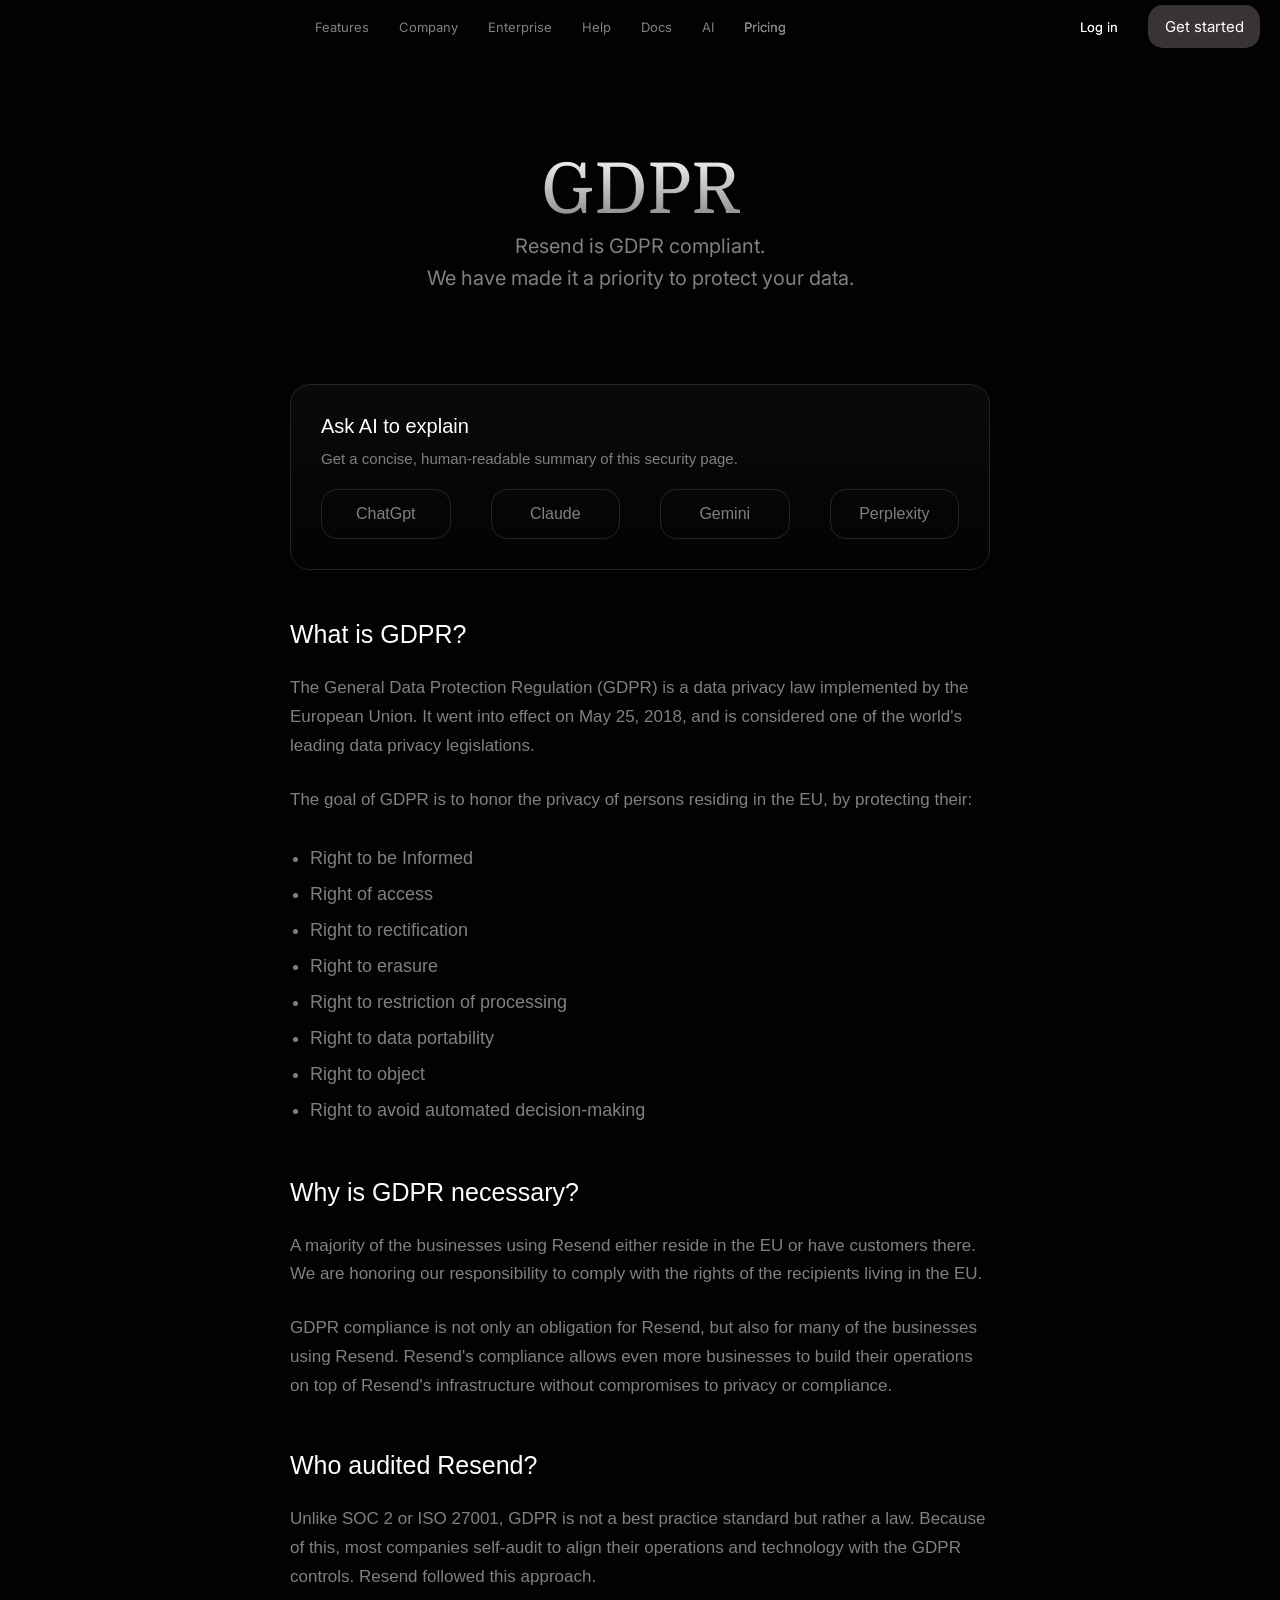
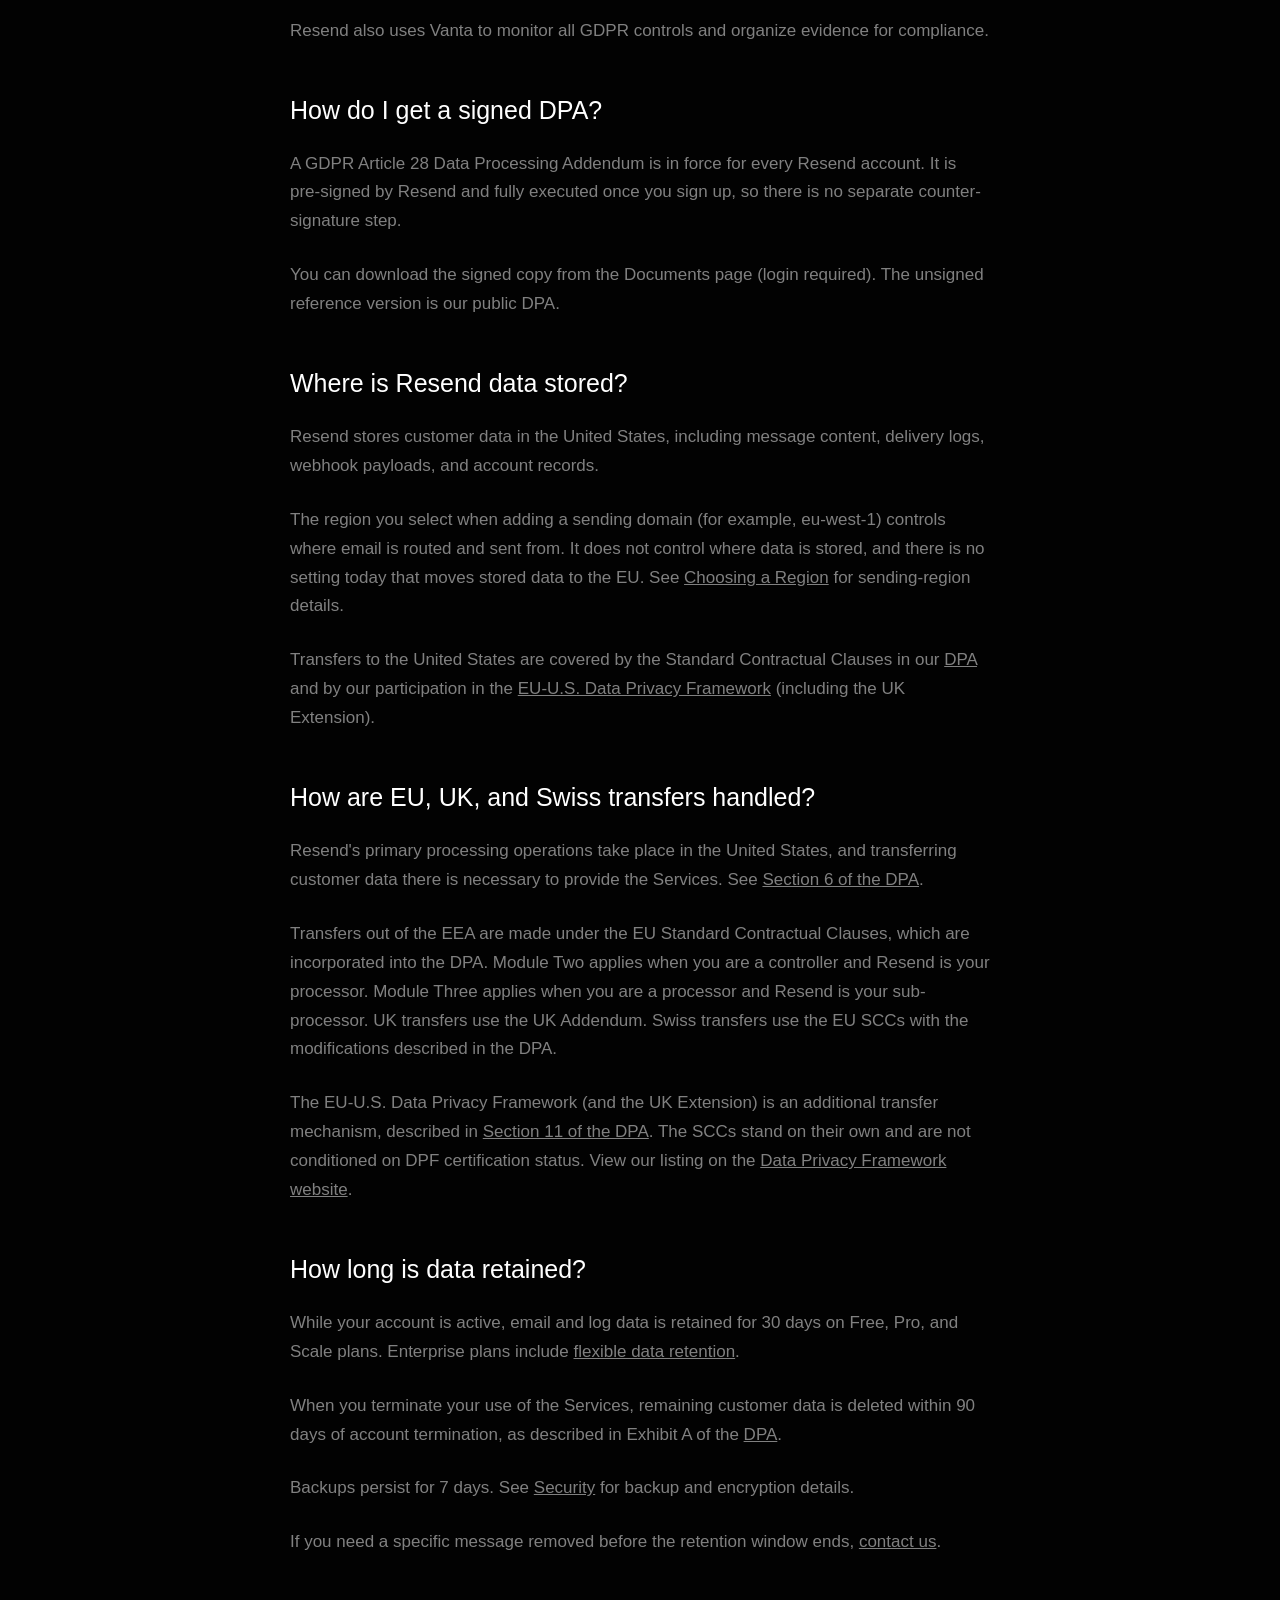
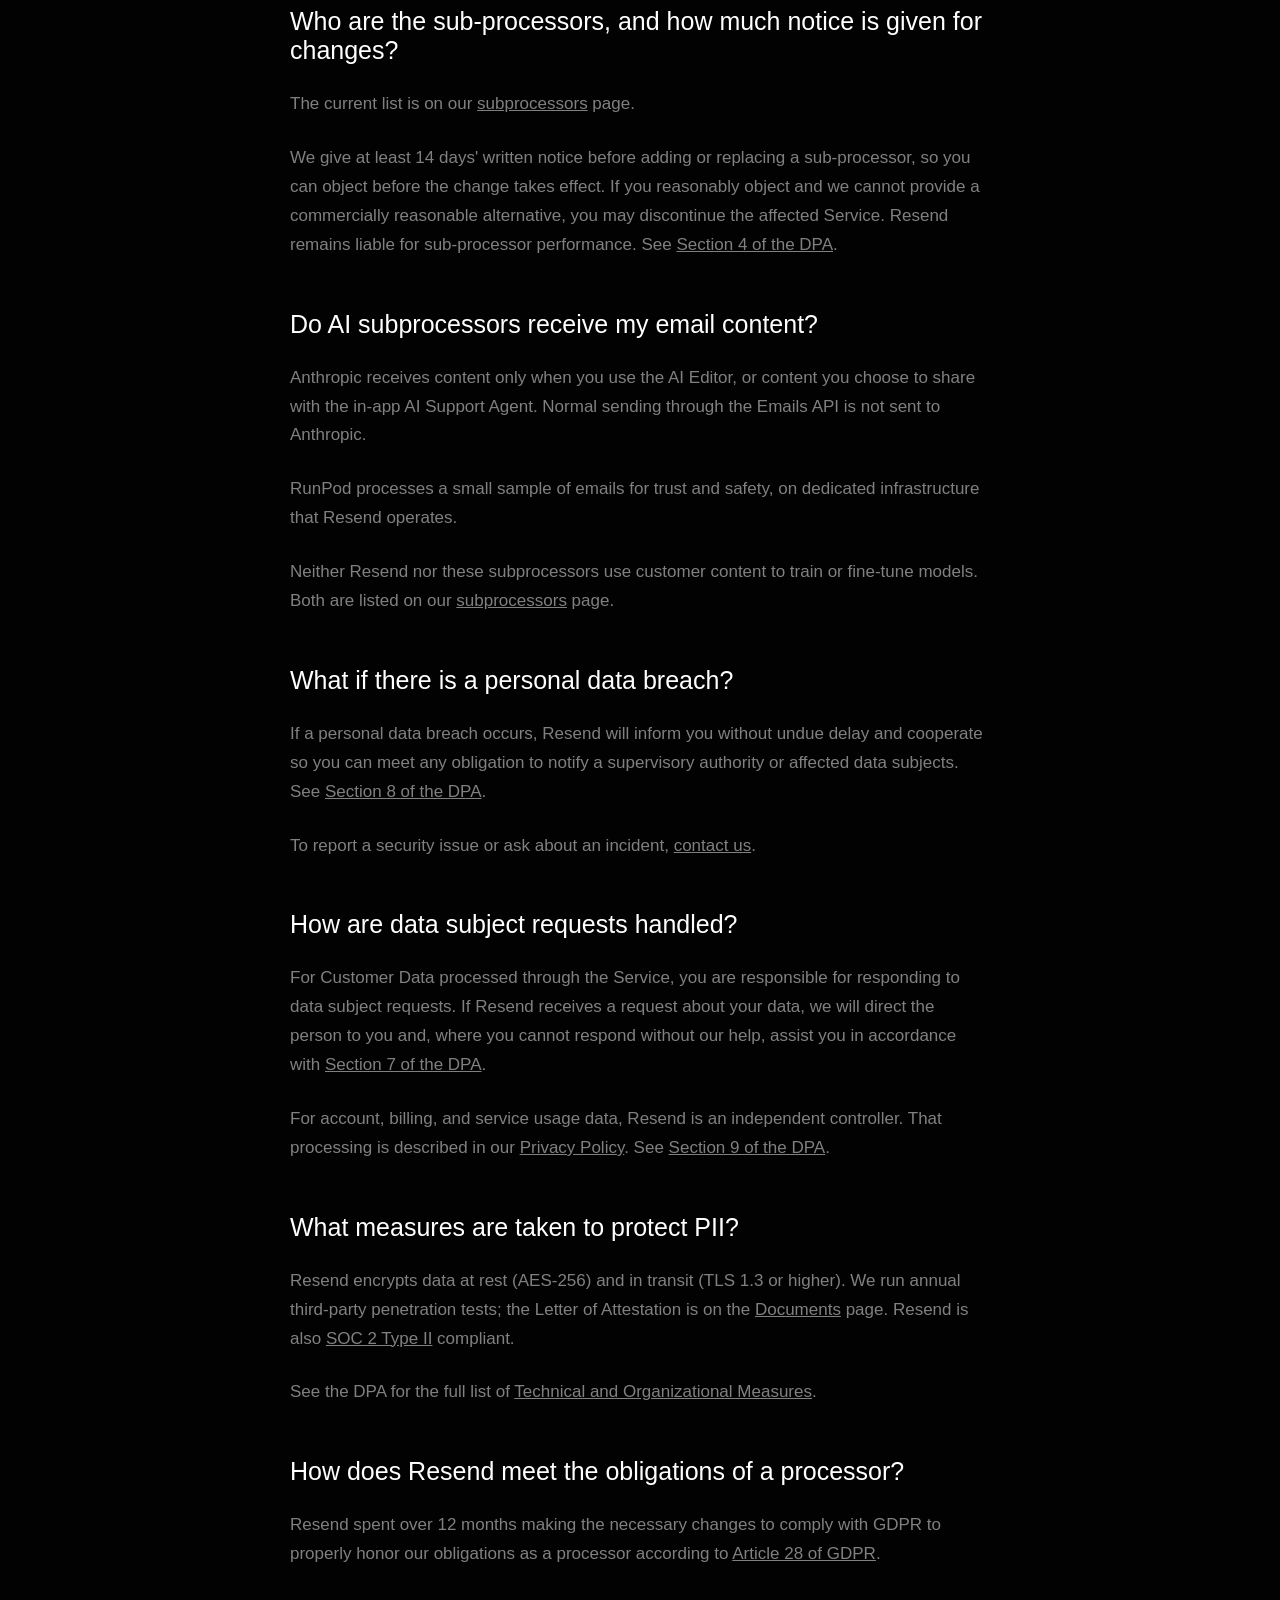
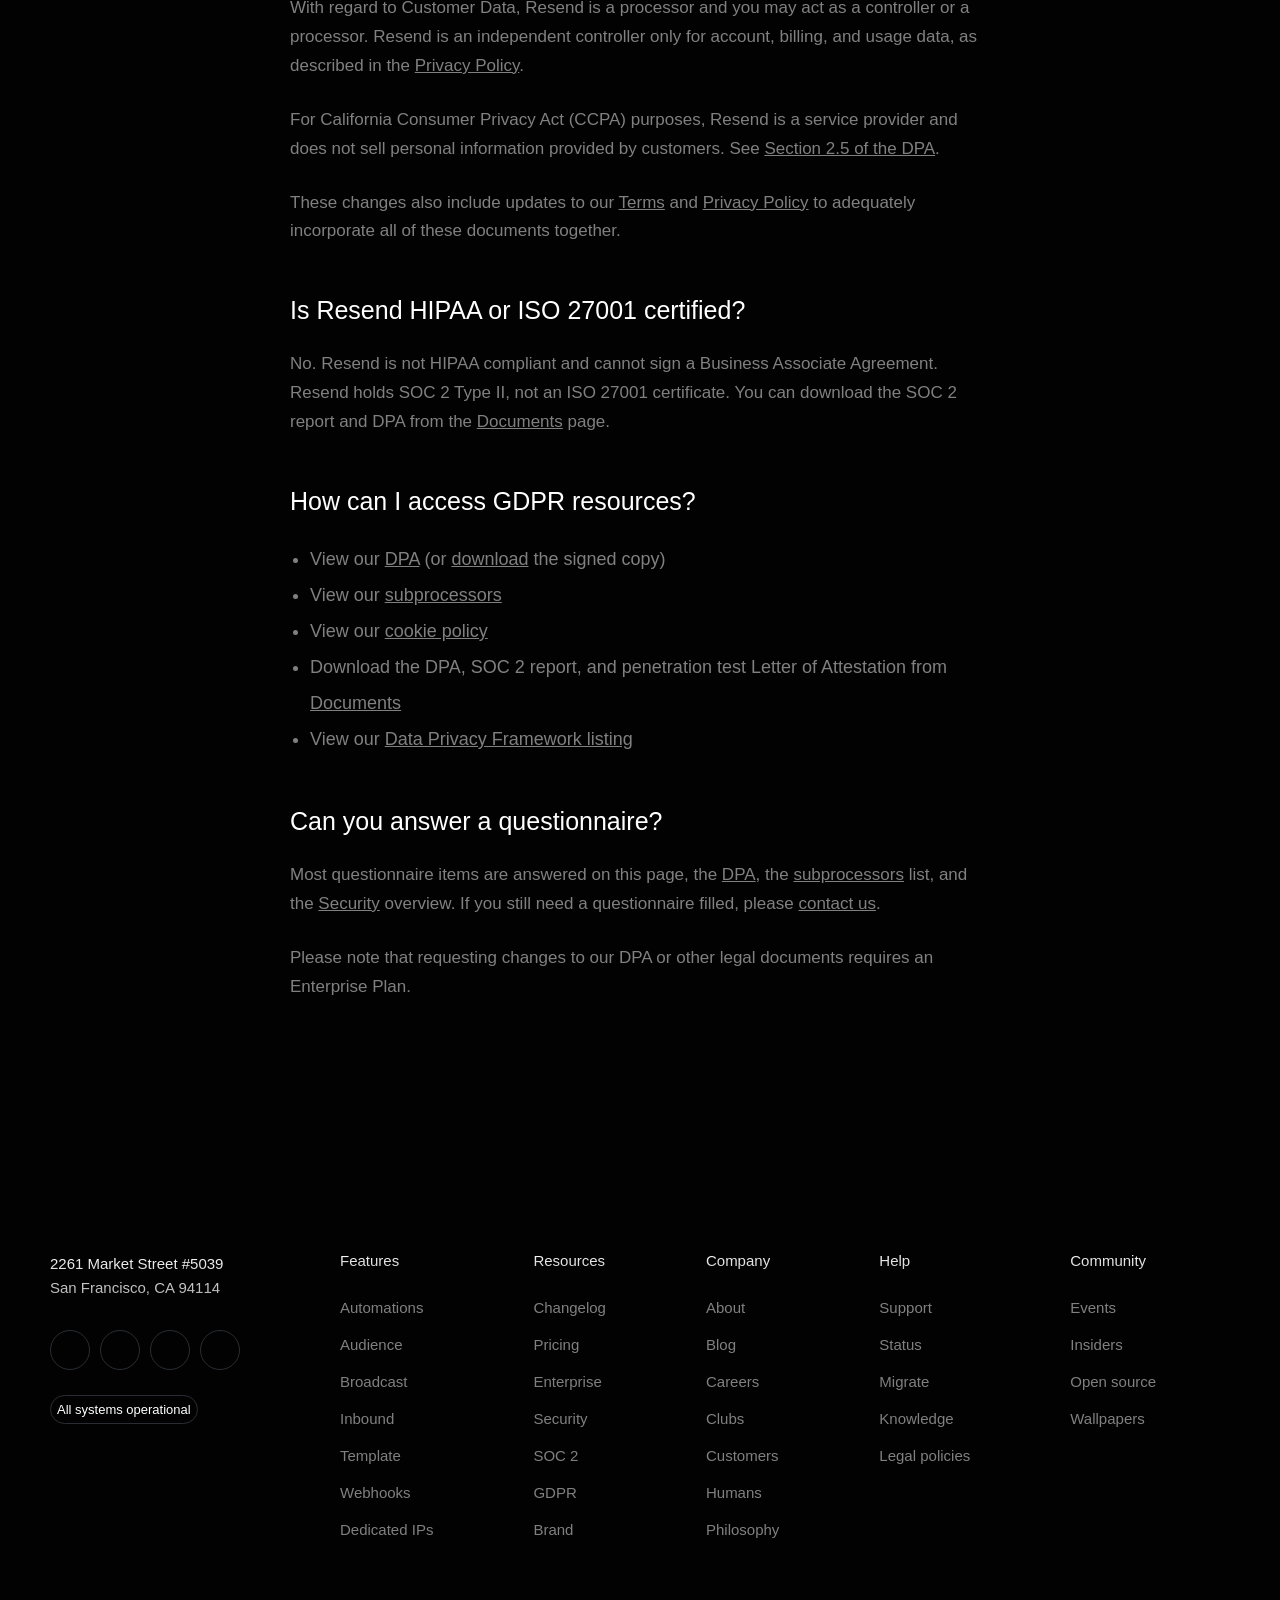
==== pages/gdpr.html @ 7b6c72b7 "first commit" ====
<!DOCTYPE html>
<html lang="en">
<head>
    <meta charset="UTF-8">
    <meta name="viewport" content="width=device-width, initial-scale=1.0">

    <link rel="preconnect" href="https://fonts.googleapis.com">
<link rel="preconnect" href="https://fonts.gstatic.com" crossorigin>
<link href="https://fonts.googleapis.com/css2?family=Domine:wght@400..700&family=Google+Sans:ital,opsz,wght@0,17..18,400..700;1,17..18,400..700&family=Instrument+Serif:ital@0;1&family=Inter:ital,opsz,wght@0,14..32,100..900;1,14..32,100..900&display=swap" rel="stylesheet">
    
    <link rel="stylesheet" href="https://cdnjs.cloudflare.com/ajax/libs/font-awesome/7.3.1/css/all.min.css">
    <link rel="stylesheet" href="https://cdnjs.cloudflare.com/ajax/libs/remixicon/4.6.0/remixicon.css">
    <link rel="stylesheet" href="gdpr.css">
    <title>GDPR -Resend</title>
</head>

<body>

    <nav>
        <a href="./index.html"><img src="./images/resendlogo.png" alt="" width="90px" style="filter: invert(1);"></a>

        <ul class="nav-list">
            <li class="dropdown1">
                <a href="">
                    Features
                    <i class="fa-solid fa-angle-down"></i>
                </a>
                <div class="dropdown-content1">
                    <div class="dcr1">
                        <a href="">Email API</a>
                        <a href="">SMTP</a>
                        <a href="">Inbound</a>
                        <a href="">Audience</a>
                        <a href="">Broadcasts</a>
                    </div>
                    <div class="dcr2">
                        <a href="">Automation</a>
                        <a href="">Templates</a>
                        <a href="">Webhooks</a>
                        <a href="">CLIs</a>
                        <a href="">Dedicated IPs</a>
                    </div>
                    <a href="" class="dcr3">Transactional emails</a>
                    <a href="" class="dcr4">Marketing emails</a>
                </div>
            </li>

            <li class="dropdown2">
                <a href="">
                    Company
                    <i class="fa-solid fa-angle-down"></i>
                </a>
                <div class="dropdown-content2">
                    <div class="dcr5">
                        <a href="">About</a>
                        <a href="">Blog</a>
                        <a href="">Careers</a>
                        <a href="">Customers</a>
                        <a href="">Humans</a>
                    </div>
                    <div class="dcr6">
                        <div class="dcr6-content1">
                            <img src="" alt="">
                            <div class="dcr6-text1">
                                <h1>Handbook</h1>
                                <p>How it works</p>
                            </div>
                        </div>
                        <div class="dcr6-content2">
                            <img src="" alt="">
                            <div class="dcr6-text2">
                                <h1>Philosophy</h1>
                                <p>What we value</p>
                            </div>
                        </div>
                    </div>
                </div>
            </li>

            <li class="dropdown3">
                <a href="">
                    Enterprise
                    <i class="fa-solid fa-angle-down"></i>
                </a>
                <div class="dropdown-content3">
                    <div class="dcr7">
                        <a href="">Talk to Sales</a>
                        <a href="">Customers</a>
                        <a href="">Security</a>
                        <a href="">SOC 2</a>
                        <a href="">GDPR</a>
                    </div>
                    <div class="dcr8">
                        <img src="" alt="">
                    </div>
                </div>
            </li>

            <li class="dropdown4">
                <a href="">
                    Help
                    <i class="fa-solid fa-angle-down"></i>
                </a>
                <div class="dropdown-content4">
                    <div class="dcr9">
                        <a href="">Support</a>
                        <a href="">Status</a>
                        <a href="">Migrate</a>
                    </div>
                    <div class="dcr10">
                        <a href="">Knowledge Base</a>
                        <img src="" alt="">
                    </div>
                </div>
            </li>

            <li class="dropdown5">
                <a href="">
                    Docs
                    <i class="fa-solid fa-angle-down"></i>
                </a>
                <div class="dropdown-content5">
                    <div class="dcr11">
                        <a href="">Getting Started</a>
                        <a href="">API Reference</a>
                        <a href="">Integration</a>
                        <a href="">Changelog</a>
                        <a href="">SDKS</a>
                    </div>

                        <div class="dcr12-column1">
                            <i class="fa-brands fa-node-js"></i>
                            <i class="fa-brands fa-python"></i>
                            <i class="ri-supabase-fill"></i>
                            <i class="fa-solid fa-droplet"></i>
                        </div>
                        <div class="dcr12-column2">
                            <i class="ri-nextjs-line"></i>
                            <i class="fa-regular fa-gem"></i>
                            <i class="ri-contract-up-down-line"></i>
                            <i class="fa-brands fa-rust"></i>
                        </div>
                        <div class="dcr12-column3">
                            <i class="fa-solid fa-mountain"></i>
                            <i class="fa-brands fa-php"></i>
                            <i class="fa-brands fa-golang"></i>
                                 λ
                        </div>
                        <div class="dcr12-column4">
                            <i class="fa-solid fa-r"></i>
                            <i class="fa-brands fa-laravel"></i>
                            <i class="fa-brands fa-java"></i>
                            <i class="ri-flashlight-line"></i>
                        </div>
                    </div>
            </li>

            <li class="dropdown6">
                <a href="">AI <i class="fa-solid fa-angle-down"></i></a>

                <div class="dropdown-content6">
                    <div class="dcr13">
                        <a href="">Cursor</a>
                        <a href="">Claude</a>
                        <a href="">Claude Code</a>
                        <a href="">Codex</a>
                        <a href="">Github Copilot</a>
                    </div>

                    <div class="dcr14">
                        <a href="">Gemini</a>
                        <a href="">v0</a>
                        <a href="">Bolt</a>
                        <a href="">Loveable</a>
                        <a href="">Replit</a>
                    </div>

                    <div class="dcr15"><a href="">Agents</a></div>
                    <div class="dcr16">
                        <div class="dcr16a">
                            <a href="">MCP</a>
                        </div>
                        <div class="dcr16b">
                            <a href="">Skills</a>
                        </div>
                    </div>
                </div>
            </li>

            <li>
                <a href="">
                    Pricing
                </a>
            </li>
        </ul>

        <div class="actions">
            <a href="">Log in</a>
            <a href="" class="btn1">Get started</a>
        </div>
    </nav>

    <section id="section1">
        <h1>GDPR</h1>
        <p>Resend is GDPR compliant. <br>
We have made it a priority to protect your data.</p>
    </section>

    <div id="assistant">
            <h1>Ask AI to explain</h1>
            <p>Get a concise, human-readable summary of this security page.</p>

            <div class="assistant-row">
                <div class="ai-btn">
                    <i class="fa-brands fa-openai"></i>
                    <h2>ChatGpt</h2>
                </div>
                <div class="ai-btn">
                    <i class="fa-brands fa-claude"></i>
                    <h2>Claude</h2>
                </div>
                <div class="ai-btn">
                    <i class="ri-gemini-fill"></i>
                    <h2>Gemini</h2>
                </div>
                <div class="ai-btn">
                    <i class="ri-perplexity-fill"></i>
                    <h2>Perplexity</h2>
                </div>
            </div>
        </div>

        <section id="section2">
            <h1>What is GDPR?</h1>
            <p>The General Data Protection Regulation (GDPR) is a data privacy law implemented 
                by the European Union. It went into effect on May 25, 2018, and is considered one of the world's leading data privacy legislations.</p>
            <p>The goal of GDPR is to honor the privacy of persons residing in the EU, by protecting their:</p>
            <ul>
                <li>Right to be Informed</li>
                <li>Right of access</li>
                <li>Right to rectification</li>
                <li>Right to erasure</li>
                <li>Right to restriction of processing</li>
                <li>Right to data portability</li>
                <li>Right to object</li>
                <li>Right to avoid automated decision-making</li>
            </ul>
        </section>

        <section id="section3">
            <h1>Why is GDPR necessary?</h1>
            <p>A majority of the businesses using Resend either reside in the EU or have customers there. We are honoring our responsibility to comply with the rights of the recipients living in the EU.</p>
            <p>GDPR compliance is not only an obligation for Resend, but also for many of the businesses using Resend. Resend's compliance allows even more businesses to build their operations on top of Resend's infrastructure without compromises to privacy or compliance.</p>
        </section>

        <section id="section4">
            <h1>Who audited Resend?</h1>
            <p>Unlike SOC 2 or ISO 27001, GDPR is not a best practice standard but rather a law. Because of this, most companies self-audit to align their operations and technology with the GDPR controls. Resend followed this approach.</p>
            <p>Resend also uses Vanta to monitor all GDPR controls and organize evidence for compliance.</p>
        </section>

        <section id="section5">
            <h1>How do I get a signed DPA?</h1>
            <p>A GDPR Article 28 Data Processing Addendum is in force for every Resend account. It is pre-signed by Resend and fully executed once you sign up, so there is no separate counter-signature step.</p>
            <p>You can download the signed copy from the <span>Documents</span> page (login required). The unsigned reference version is our public <span>DPA</span>.</p>
        </section>

        <section id="section6">
            <h1>Where is Resend data stored?</h1>
            <p>Resend stores customer data in the United States, including message content, delivery logs, webhook payloads, and account records.</p>
            <p>The region you select when adding a sending domain (for example, eu-west-1) controls where email is routed and sent from. It does not control where data is stored, and there is no setting today that moves stored data to the EU. See <span>Choosing a Region</span> for sending-region details.</p>
            <p>Transfers to the United States are covered by the Standard Contractual Clauses in our <span>DPA</span> and by our participation in the <span>EU-U.S. Data Privacy Framework</span> (including the UK Extension).</p>
        </section>

        <section id="section7">
            <h1>How are EU, UK, and Swiss transfers handled?</h1>
            <p>Resend's primary processing operations take place in the United States, and transferring customer data there is necessary to provide the Services. See <span>Section 6 of the DPA</span>.</p>
            <p>Transfers out of the EEA are made under the EU Standard Contractual Clauses, which are incorporated into the DPA. Module Two applies when you are a controller and Resend is your processor. Module Three applies when you are a processor and Resend is your sub-processor. UK transfers use the UK Addendum. Swiss transfers use the EU SCCs with the modifications described in the DPA.</p>
            <p>The EU-U.S. Data Privacy Framework (and the UK Extension) is an additional transfer mechanism, described in <span>Section 11 of the DPA</span>. The SCCs stand on their own and are not conditioned on DPF certification status. View our listing on the <span>Data Privacy Framework website</span>.</p>
        </section>

        <section id="section8">
            <h1>How long is data retained?</h1>
            <p>While your account is active, email and log data is retained for 30 days on Free, Pro, and Scale plans. Enterprise plans include <span>flexible data retention</span>.</p>
            <p>When you terminate your use of the Services, remaining customer data is deleted within 90 days of account termination, as described in Exhibit A of the <span>DPA</span>.</p>
            <p>Backups persist for 7 days. See <span>Security</span> for backup and encryption details.</p>
            <p>If you need a specific message removed before the retention window ends, <span>contact us</span>.</p>
        </section>

        <section id="section9">
            <h1>Who are the sub-processors, and how much notice is given for changes?</h1>
            <p>The current list is on our <span>subprocessors</span> page.</p>
            <p>We give at least 14 days' written notice before adding or replacing a sub-processor, so you can object before the change takes effect. If you reasonably object and we cannot provide a commercially reasonable alternative, you may discontinue the affected Service. Resend remains liable for sub-processor performance. See <span>Section 4 of the DPA</span>.</p>
        </section>

        <section id="section10">
            <h1>Do AI subprocessors receive my email content?</h1>
            <p>Anthropic receives content only when you use the AI Editor, or content you choose to share with the in-app AI Support Agent. Normal sending through the Emails API is not sent to Anthropic.</p>
            <p>RunPod processes a small sample of emails for trust and safety, on dedicated infrastructure that Resend operates.</p>
            <p>Neither Resend nor these subprocessors use customer content to train or fine-tune models. Both are listed on our <span>subprocessors</span> page.</p>
        </section>
        
        <section id="section11">
            <h1>What if there is a personal data breach?</h1>
            <p>If a personal data breach occurs, Resend will inform you without undue delay and cooperate so you can meet any obligation to notify a supervisory authority or affected data subjects. See <span>Section 8 of the DPA</span>.</p>
            <p>To report a security issue or ask about an incident, <span>contact us</span>.</p>
        </section>

        <section id="section11">
            <h1>How are data subject requests handled?</h1>
            <p>For Customer Data processed through the Service, you are responsible for responding to data subject requests. If Resend receives a request about your data, we will direct the person to you and, where you cannot respond without our help, assist you in accordance with <span>Section 7 of the DPA</span>.</p>
            <p>For account, billing, and service usage data, Resend is an independent controller. That processing is described in our <span>Privacy Policy</span>. See <span>Section 9 of the DPA</span>.</p>
        </section>

        <section id="section12">
            <h1>What measures are taken to protect PII?</h1>
            <p>Resend encrypts data at rest (AES-256) and in transit (TLS 1.3 or higher). We run annual third-party penetration tests; the Letter of Attestation is on the <span>Documents</span> page. Resend is also <span>SOC 2 Type II</span> compliant.</p>
            <p>See the DPA for the full list of <span>Technical and Organizational Measures</span>.</p>
        </section>

        <section id="section13">
            <h1>How does Resend meet the obligations of a processor?</h1>
            <p>Resend spent over 12 months making the necessary changes to comply with GDPR to properly honor our obligations as a processor according to <span>Article 28 of GDPR</span>.</p>
            <p>With regard to Customer Data, Resend is a processor and you may act as a controller or a processor. Resend is an independent controller only for account, billing, and usage data, as described in the <span>Privacy Policy</span>.</p>
            <p>For California Consumer Privacy Act (CCPA) purposes, Resend is a service provider and does not sell personal information provided by customers. See <span>Section 2.5 of the DPA</span>.</p>
            <p>These changes also include updates to our <span>Terms</span> and <span>Privacy Policy</span> to adequately incorporate all of these documents together.</p>
        </section>

        <section id="section14">
            <h1>Is Resend HIPAA or ISO 27001 certified?</h1>
            <p>No. Resend is not HIPAA compliant and cannot sign a Business Associate Agreement. Resend holds SOC 2 Type II, not an ISO 27001 certificate. You can download the SOC 2 report and DPA from the <span>Documents</span> page.</p>
        </section>

        <section id="section15">
            <h1>How can I access GDPR resources?</h1>
            <ul>
                <li>View our <span>DPA</span> (or <span>download</span> the signed copy)</li>
                <li>View our <span>subprocessors</span></li>
                <li>View our <span>cookie policy</span></li>
                <li>Download the DPA, SOC 2 report, and penetration test Letter of Attestation from <span>Documents</span></li>
                <li>View our <span>Data Privacy Framework listing</span></li>
            </ul>
        </section>

        <section id="section16">
            <h1>Can you answer a questionnaire?</h1>
            <p>Most questionnaire items are answered on this page, the <span>DPA</span>, the <span>subprocessors</span> list, and the <span>Security</span> overview. If you still need a questionnaire filled, please <span>contact us</span>.</p>
            <p>Please note that requesting changes to our DPA or other legal documents requires an Enterprise Plan.</p>
        </section>

        <footer>
    <div id="columns">
        <div class="column1">
        <p>2261 Market Street #5039 <br> San Francisco, CA 94114</p>

        <div class="icon-row">
            <i class="fa-brands fa-x-twitter"></i>
            <i class="fa-brands fa-github-alt"></i>
            <i class="fa-brands fa-linkedin-in"></i>
            <i class="fa-brands fa-youtube"></i>
        </div>

        <span><i class="fa-regular fa-circle-dot fa-fade" style="color: rgb(94, 227, 117);"></i> All systems operational</span>
        </div>

    <div class="column2">
        <p>Features</p>
       <ul class="column2-links">
         <a href="">Automations</a>
        <a href="">Audience</a>
        <a href="">Broadcast</a>
        <a href="">Inbound</a>
        <a href="./template.html">Template</a>
        <a href="">Webhooks</a>
        <a href="">Dedicated IPs</a>
       </ul>
    </div>

    <div class="column3">
        <p>Resources</p>
       <ul class="column3-links">
         <a href="">Changelog</a>
        <a href="">Pricing</a>
        <a href="">Enterprise</a>
        <a href="">Security</a>
        <a href="./soc.html">SOC 2</a>
        <a href="./gdpr.html">GDPR</a>
        <a href="">Brand</a>
       </ul>
    </div>

    <div class="column4">
        <p>Company</p>
       <ul class="column4-links">
         <a href="">About</a>
        <a href="">Blog</a>
        <a href="">Careers</a>
        <a href="./clubs.html">Clubs</a>
        <a href="">Customers</a>
        <a href="">Humans</a>
        <a href="">Philosophy</a>
       </ul>
    </div>

    <div class="column5">
        <p>Help</p>
       <ul class="column5-links">
         <a href="">Support</a>
        <a href="">Status</a>
        <a href="">Migrate</a>
        <a href="">Knowledge</a>
        <a href="">Legal policies</a>
       </ul>
    </div>

    <div class="column6">
        <p>Community</p>
       <ul class="column6-links">
         <a href="">Events</a>
        <a href="">Insiders</a>
        <a href="">Open source</a>
        <a href="">Wallpapers</a>
       </ul>
    </div>
    </div>
</footer>
</body>
</html>
---- pages/gdpr.css ----
* {
  margin: 0;
  padding: 0;
  box-sizing: border-box;
  text-decoration: none;
}

body {
  background: #020202;
}

nav {
  position: fixed;
  top: 0;
  left: 0;
  width: 100%;
  padding: 5px 20px;
  display: flex;
  align-items: center;
  justify-content: space-between;
  background-image: linear-gradient(180deg, #ffffff 0%, #777777 100%);
  background-clip: text;
  color: transparent;
}

.nav-list,
.actions {
  font-family: "Inter", sans-serif;
  display: flex;
  align-items: center;
  gap: 30px;
  font-size: 13px;
}

.nav-list a {
  color: grey;
}

.fa-angle-down {
  font-size: 10px;
}

.actions a {
  color: white;
}

.dropdown1,
.dropdown2,
.dropdown3,
.dropdown4,
.dropdown5,
.dropdown6 {
  position: relative;
}

.dropdown-content1,
.dropdown-content2,
.dropdown-content3,
.dropdown-content4 {
  position: absolute;
  top: 300%;
  display: none;
  padding: 20px;
  border: 1px solid rgb(57, 52, 52);
  width: 490px;
  height: 200px;
  border-radius: 10px;
}
.dropdown-content5 {
  position: absolute;
  top: 300%;
  display: none;
  padding: 20px;
  border: 1px solid rgb(57, 52, 52);
  width: 450px;
  height: 230px;
  border-radius: 10px;
}
.dropdown-content6 {
  position: absolute;
  top: 300%;
  display: none;
  padding: 20px;
  border: 1px solid rgb(57, 52, 52);
  width: 430px;
  height: 200px;
  border-radius: 10px;
}
.dropdown-content1 a,
.dropdown-content2 a,
.dropdown-content3 a,
.dropdown-content4 a,
.dropdown-content5 a,
.dropdown-content6 a {
  display: block;
  color: grey;
}

.dropdown1:hover .dropdown-content1,
.dropdown2:hover .dropdown-content2,
.dropdown3:hover .dropdown-content3,
.dropdown4:hover .dropdown-content4,
.dropdown5:hover .dropdown-content5,
.dropdown6:hover .dropdown-content6 {
  display: flex;
  line-height: 2.2em;
  font-size: 14px;
  gap: 30px;
}

.fa-angle-down:hover {
  transform: rotate(180deg);
  transition: transform 0.2s ease;
}

.dcr3,
.dcr4 {
  border: 1px solid #292d32;
  width: 250px;
  height: 165px;
  background-color: #2c2929;
  border-radius: 13px;
  text-align: center;
}
.dcr10 {
  border: none;
  border-radius: 15px;
  width: 300px;
  height: 100px;
  background-color: #393333;
}
.dcr12-column1,
.dcr12-column2,
.dcr12-column3,
.dcr12-column4 {
  font-size: 25px;
  display: flex;
  flex-direction: column;
  gap: 20px;
  align-items: center;
  filter: opacity(40%);
  justify-content: center;
}
.btn1 {
  background-color: #393333;
  border: none;
  border-radius: 15px;
  padding: 12px;
  width: 112px;
  text-align: center;
  font-size: 15px;
}
main {
  display: flex;
  flex-direction: column;
  width: 100%;
}

#section1 {
  margin-top: 150px;
  display: flex;
  flex-direction: column;
  justify-content: center;
  align-items: center;
  padding-bottom: 90px;
}

#section1 h1 {
  font-family: "Domine", serif;
  font-size: 70px;
  font-weight: 100;
  background-image: linear-gradient(180deg, #ffffff 0%, #777777 100%);
  background-clip: text;
  color: transparent;
}
#section1 p {
  font-family: "Inter", sans-serif;
  font-size: 20px;
  line-height: 1.6em;
  color: grey;
  text-align: center;
}
#assistant {
  margin: auto;
  border: 1px solid #22252a;
  width: 700px;
  background: linear-gradient(
    180deg,
    rgba(255, 255, 255, 0.03) 0%,
    rgba(255, 255, 255, 0.005) 100%
  );
  color: grey;
  display: flex;
  flex-direction: column;
  gap: 12px;
  padding: 30px;
  border-radius: 20px;
}
#assistant h1 {
  font-family: "Google Sans Flex", sans-serif;
  font-size: 20px;
  color: white;
  font-weight: 300;
}
#assistant p {
  font-family: "Google Sans Flex", sans-serif;
  font-size: 15px;
}
.assistant-row {
  display: flex;
  align-items: center;
  gap: 40px;
  margin-top: 10px;
}
.assistant-row i {
  font-size: 22px;
}

.ai-btn {
  width: 200px;
  display: flex;
  align-items: center;
  border: 1px solid #22252a;
  height: 50px;
  border-radius: 16px;
  justify-content: center;
}

.assistant-row h2 {
  font-family: "Google Sans Flex", sans-serif;
  font-size: 16px;
  font-weight: 300;
}
#section2,
#section3,
#section4,
#section5,
#section6,
#section7,
#section8,
#section9,
#section10,
#section11,
#section12,
#section13,
#section14,
#section15,
#section16 {
  font-family: "Google Sans Flex", sans-serif;
  margin: auto;
  margin-top: 50px;
  display: flex;
  flex-direction: column;
  gap: 25px;
  width: 700px;
}
#section2 h1,
#section3 h1,
#section4 h1,
#section5 h1,
#section6 h1,
#section7 h1,
#section8 h1,
#section9 h1,
#section10 h1,
#section11 h1,
#section12 h1,
#section13 h1,
#section14 h1,
#section15 h1,
#section16 h1 {
  color: white;
  font-size: 25px;
  font-weight: 400;
}
#section2 p,
#section3 p,
#section4 p,
#section5 p,
#section6 p,
#section7 p,
#section8 p,
#section9 p,
#section10 p,
#section11 p,
#section12 p,
#section13 p,
#section14 p,
#section15 p,
#section16 p {
  color: grey;
  font-size: 17px;
  line-height: 1.7em;
}
#section2 ul,
#section15 ul {
  padding-left: 20px;
  color: grey;
  font-size: 18px;
  line-height: 2em;
}
#section4 span,
#section6 span,
#section7 span,
#section8 span,
#section9 span,
#section10 span,
#section11 span,
#section12 span,
#section13 span,
#section14 span,
#section15 span,
#section16 span {
  text-decoration: underline;
}

footer {
  margin-top: 250px;
  background-color: #020202;
  color: grey;
  font-family: "Google Sans", sans-serif;
  padding-left: 50px;
  height: 70vh;
}

#columns {
  font-family: "Google Sans", sans-serif;
  color: grey;
  display: flex;
  justify-content: first baseline;
  gap: 100px;
}
#columns p {
  padding-bottom: 30px;
  font-size: 15px;
  background-image: linear-gradient(180deg, #ffffff 0%, #777777 100%);
  background-clip: text;
  color: transparent;
}

.column1 p {
  font-size: 10px;
  line-height: 1.6em;
}
.icon-row {
  display: flex;
  gap: 10px;
  font-size: 20px;
  padding-bottom: 30px;
}
.icon-row i {
  display: flex;
  justify-content: center;
  align-items: center;
  width: 40px;
  height: 40px;
  border: 1px solid #292d32;
  border-radius: 50%;
}
.column2-links,
.column3-links,
.column4-links,
.column5-links,
.column6-links {
  display: flex;
  flex-direction: column;
  gap: 20px;
  font-size: 15px;
  font-weight: 100;
}
#columns a {
  color: grey;
}

.column1 span {
  border: 1px solid #292d32;
  width: 300px;
  padding: 6px;
  border-radius: 15px;
  font-size: 13px;
  text-align: center;
  color: white;
}
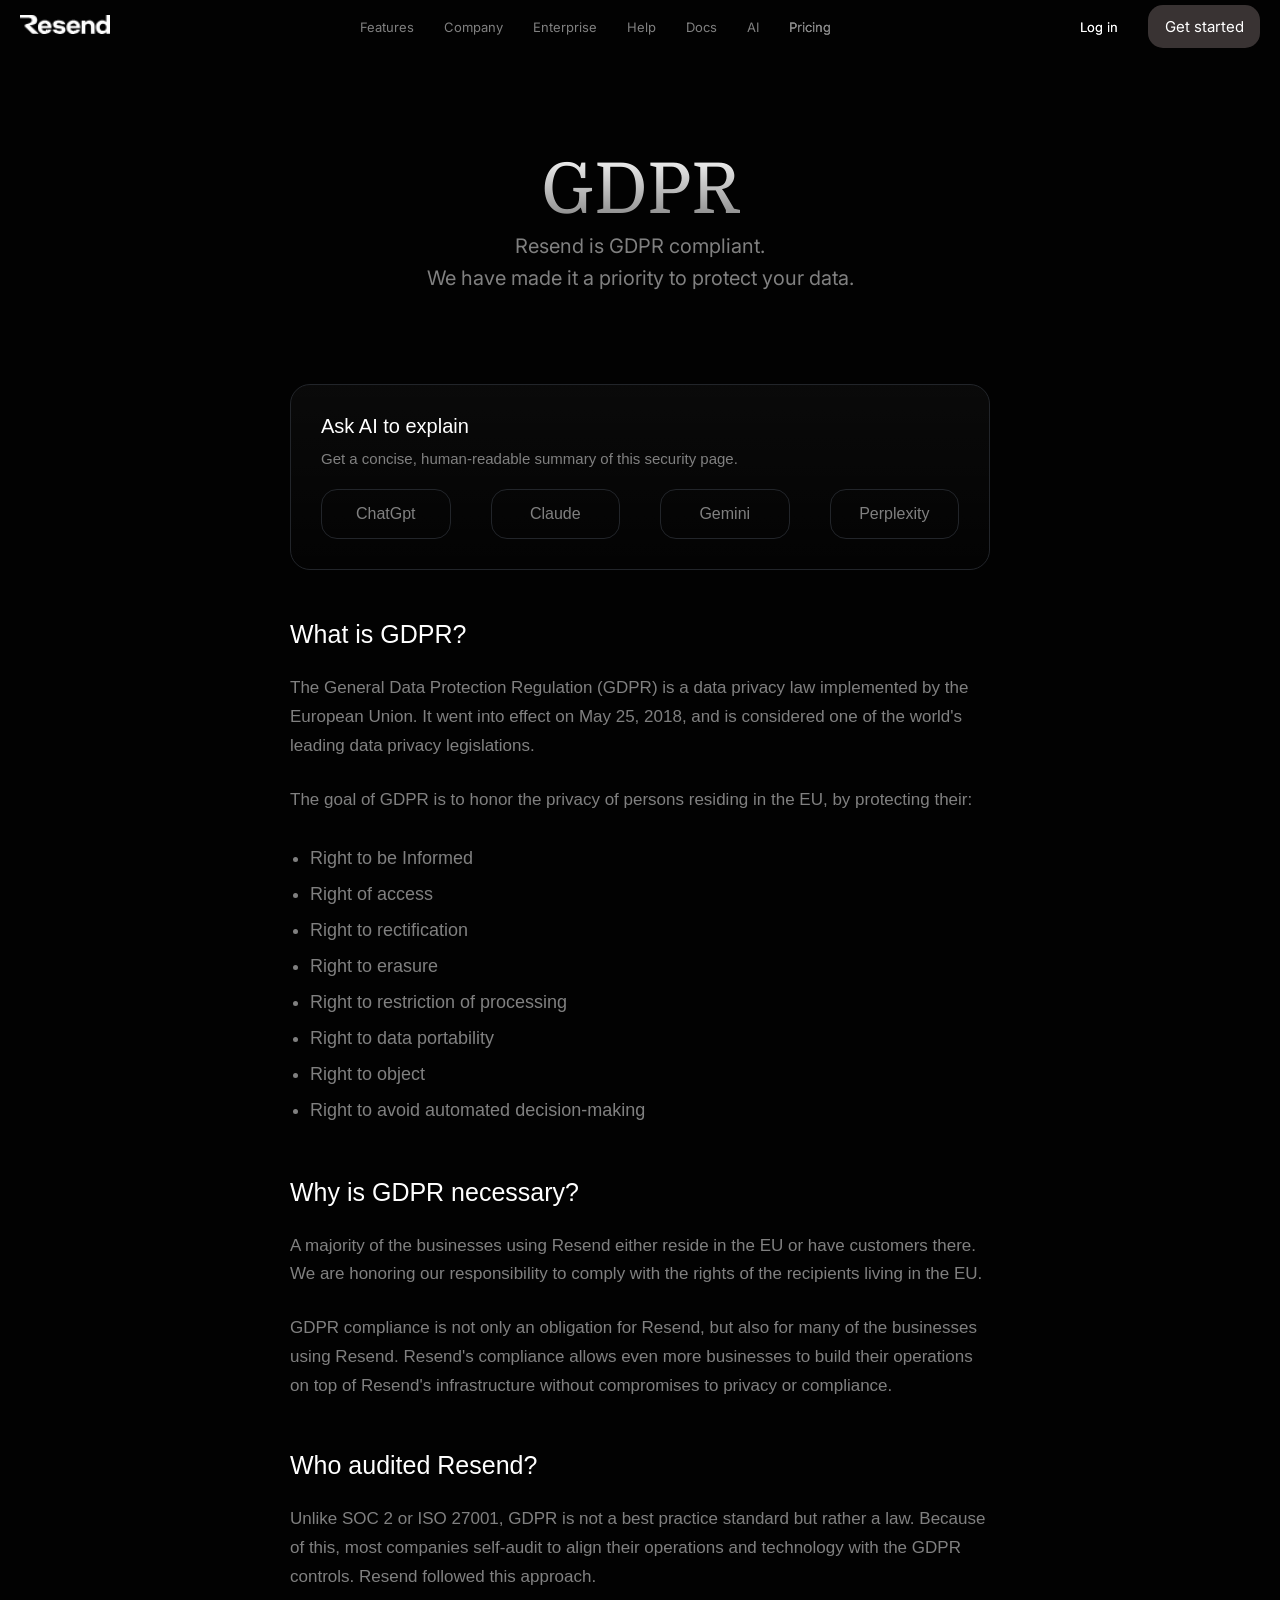
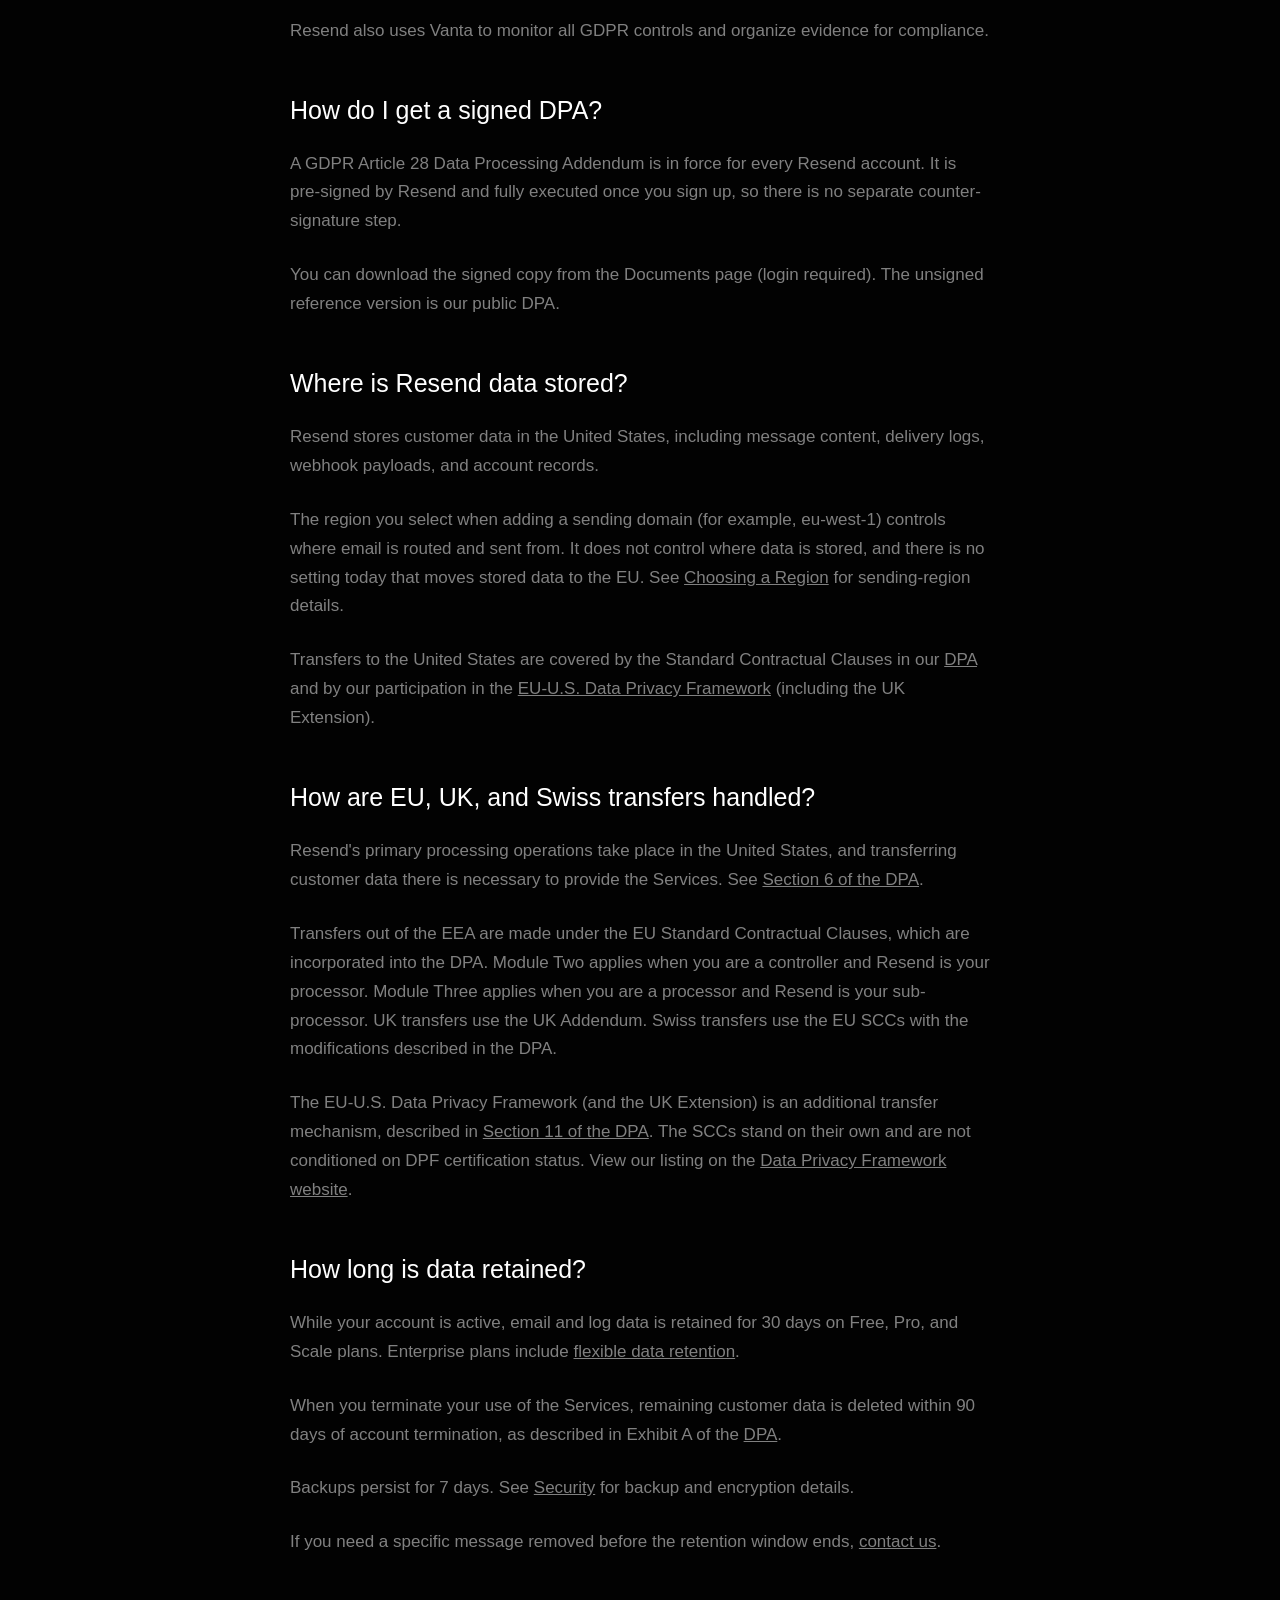
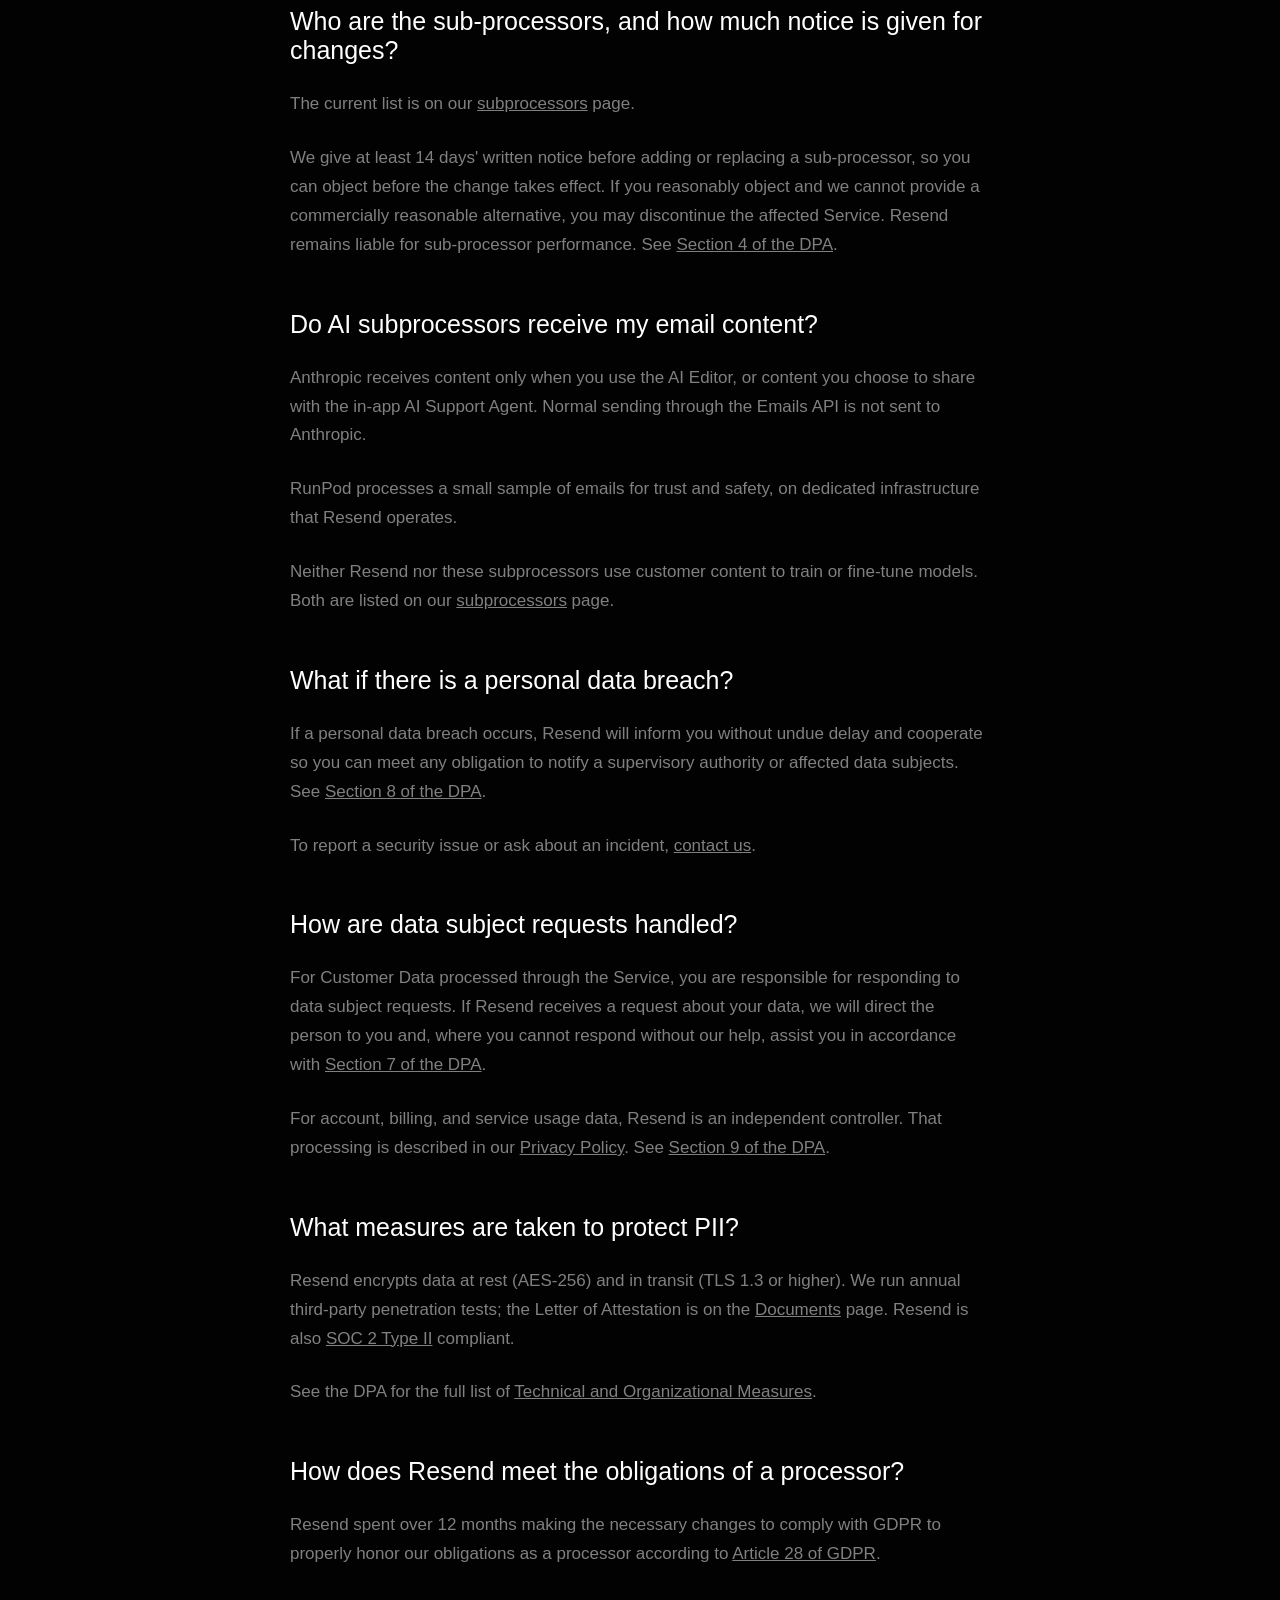
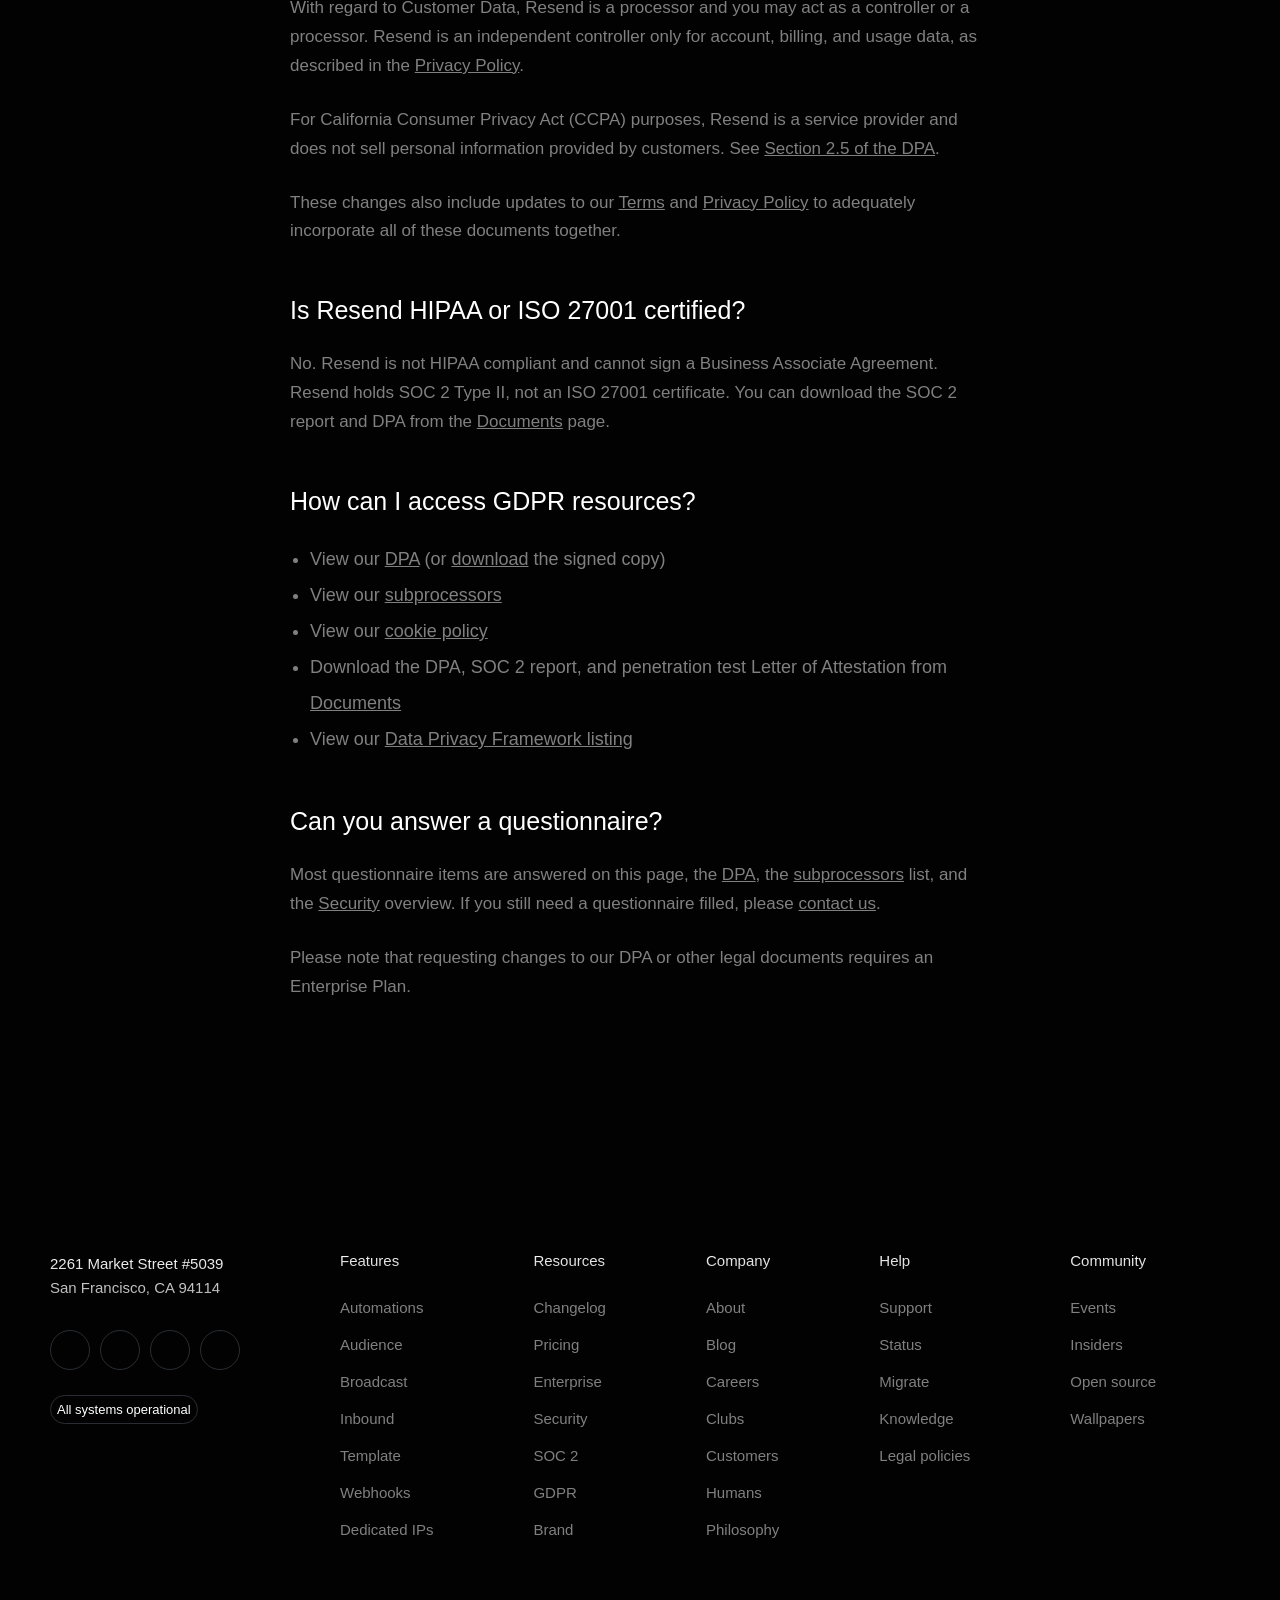
==== commit 4cc5275f: "responsiveness" ====
--- a/pages/gdpr.html
+++ b/pages/gdpr.html
@@ -17,7 +17,7 @@
 <body>
 
     <nav>
-        <a href="./index.html"><img src="./images/resendlogo.png" alt="" width="90px" style="filter: invert(1);"></a>
+        <a href="./index.html"><img src="../images/resendlogo.png" alt="" width="90px" style="filter: invert(1);" class="nav-logo"></a>
 
         <ul class="nav-list">
             <li class="dropdown1">
--- a/pages/gdpr.css
+++ b/pages/gdpr.css
@@ -381,3 +381,174 @@
   text-align: center;
   color: white;
 }
+
+@media (min-width: 320px) and (max-width: 480px) {
+  .nav-list,
+  .actions,
+  #section1 h1 {
+    display: none;
+  }
+
+  .nav-logo {
+    margin-top: 20px;
+  }
+
+  #section1 {
+    margin-top: 140px;
+    padding-left: 20px;
+    padding-right: 20px;
+  }
+
+  #section1 p {
+    font-size: 21px;
+  }
+
+  #assistant {
+    width: 90%;
+  }
+
+  #assistant h1 {
+    font-size: 23px;
+  }
+
+  #assistant p {
+    font-size: 14px;
+    line-height: 1.6em;
+  }
+
+  .assistant-row {
+    padding: 5px;
+    display: flex;
+    flex-wrap: wrap;
+    gap: 18px;
+  }
+
+  .ai-btn {
+    width: 46%;
+    height: 70px;
+    gap: 8px;
+  }
+
+  .assistant-row h2 {
+    font-size: 15px;
+  }
+
+  .assistant-row i {
+    font-size: 19px;
+  }
+
+  #section2,
+  #section3,
+  #section4,
+  #section5,
+  #section6,
+  #section7,
+  #section8,
+  #section9,
+  #section10,
+  #section11,
+  #section12,
+  #section13,
+  #section14,
+  #section15,
+  #section16 {
+    width: 90%;
+  }
+
+  #section2 h1,
+  #section3 h1,
+  #section4 h1,
+  #section5 h1,
+  #section6 h1,
+  #section7 h1,
+  #section8 h1,
+  #section9 h1,
+  #section10 h1,
+  #section11 h1,
+  #section12 h1,
+  #section13 h1,
+  #section14 h1,
+  #section15 h1,
+  #section16 h1 {
+    font-size: 22px;
+  }
+
+  #section2 p,
+  #section3 p,
+  #section4 p,
+  #section5 p,
+  #section6 p,
+  #section7 p,
+  #section8 p,
+  #section9 p,
+  #section10 p,
+  #section11 p,
+  #section12 p,
+  #section13 p,
+  #section14 p,
+  #section15 p,
+  #section16 p {
+    font-size: 16px;
+    line-height: 2em;
+  }
+
+  #section2 ul,
+  #section15 ul {
+    padding-left: 30px;
+    font-size: 16px;
+    line-height: 1.8em;
+  }
+
+  footer {
+    margin-top: 150px;
+    padding: 40px 30px;
+    height: 150vh;
+  }
+
+  #columns {
+    display: flex;
+    flex-wrap: wrap;
+    gap: 40px;
+  }
+}
+
+@media (min-width: 768px) and (max-width: 1024px) {
+  .nav-list {
+    display: flex;
+    gap: 15px;
+    font-size: 11px;
+  }
+
+  .actions {
+    gap: 15px;
+  }
+
+  #assistant,
+  #section2,
+  #section3,
+  #section4,
+  #section5,
+  #section6,
+  #section7,
+  #section8,
+  #section9,
+  #section10,
+  #section11,
+  #section12,
+  #section13,
+  #section14,
+  #section15,
+  #section16 {
+    width: 90%;
+  }
+
+  footer {
+    height: 55vh;
+    padding: 50px 40px;
+  }
+
+  #columns {
+    gap: 60px;
+    flex-wrap: wrap;
+  }
+}
